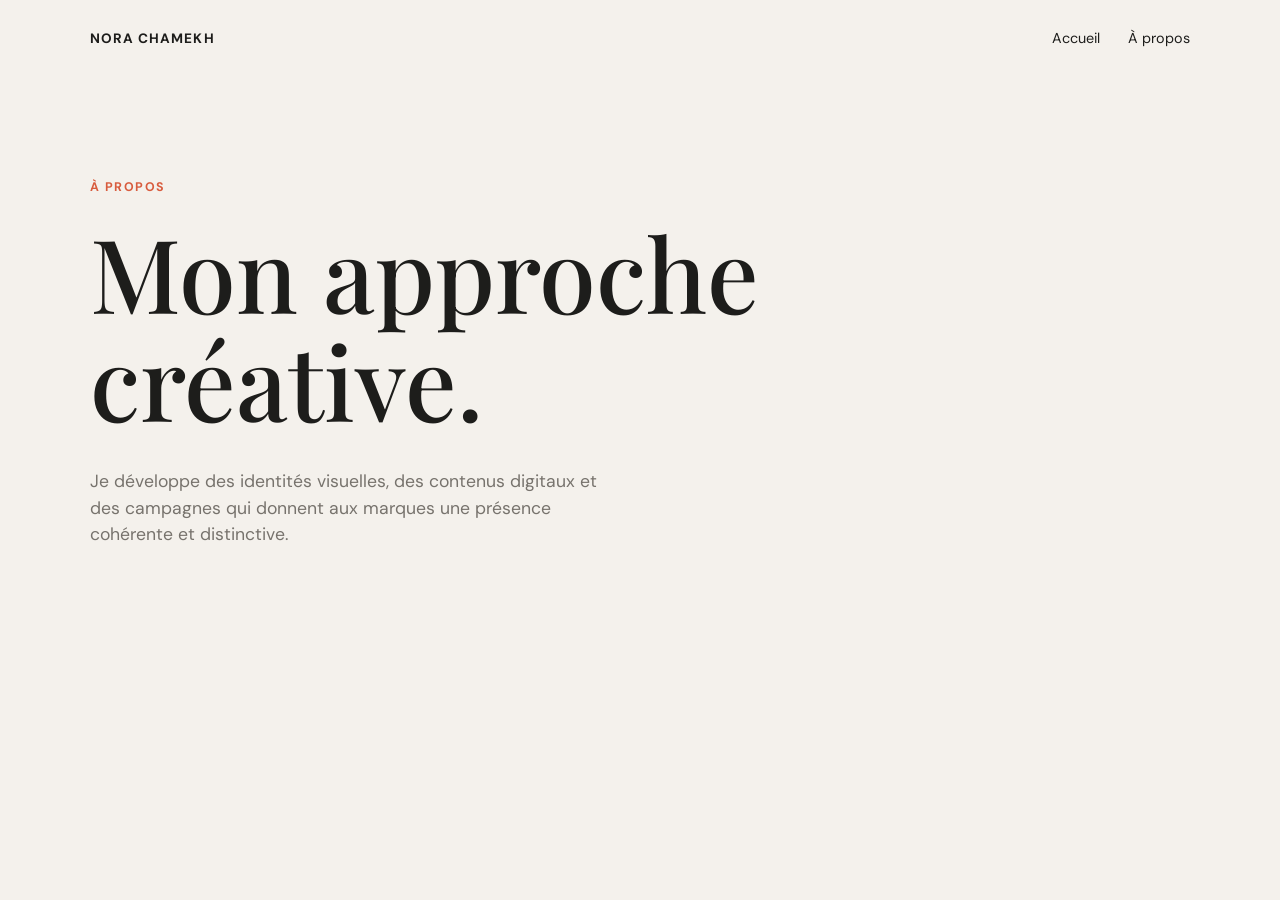
==== a-propos.html @ b2be3339 "Create a-propos.html" ====
<!DOCTYPE html>
<html lang="fr">
<head>
  <meta charset="UTF-8">
  <meta name="viewport" content="width=device-width, initial-scale=1.0">
  <title>À propos — Nora Chamekh</title>
  <link rel="stylesheet" href="style.css">
</head>

<body>
  <header class="header">
    <a href="index.html" class="logo">NORA CHAMEKH</a>

    <nav class="navigation">
      <a href="index.html">Accueil</a>
      <a href="a-propos.html">À propos</a>
    </nav>
  </header>

  <main class="section">
    <p class="sur-titre">À propos</p>
    <h1>Mon approche créative.</h1>
    <p class="introduction">
      Je développe des identités visuelles, des contenus digitaux et des
      campagnes qui donnent aux marques une présence cohérente et distinctive.
    </p>
  </main>
</body>
</html>
---- style.css ----
@import url('https://fonts.googleapis.com/css2?family=DM+Sans:wght@400;500;700&family=Playfair+Display:wght@500;600&display=swap');

:root {
  --fond: #f4f1ec;
  --texte: #1d1d1b;
  --accent: #d85c3e;
  --gris: #77736d;
  --blanc: #ffffff;
  --espace: 7vw;
}

* {
  box-sizing: border-box;
  margin: 0;
  padding: 0;
}

html {
  scroll-behavior: smooth;
}

body {
  background: var(--fond);
  color: var(--texte);
  font-family: 'DM Sans', sans-serif;
  line-height: 1.5;
}

.header {
  align-items: center;
  display: flex;
  justify-content: space-between;
  padding: 28px var(--espace);
}

.logo {
  color: var(--texte);
  font-size: 0.85rem;
  font-weight: 700;
  letter-spacing: 0.08em;
  text-decoration: none;
}

.navigation {
  display: flex;
  gap: 28px;
}

.navigation a {
  color: var(--texte);
  font-size: 0.9rem;
  text-decoration: none;
}

.navigation a:hover {
  color: var(--accent);
}

.hero {
  min-height: 80vh;
  padding: 15vh var(--espace);
}

.sur-titre {
  color: var(--accent);
  font-size: 0.78rem;
  font-weight: 700;
  letter-spacing: 0.12em;
  margin-bottom: 22px;
  text-transform: uppercase;
}

h1,
h2 {
  font-family: 'Playfair Display', serif;
  font-weight: 500;
  line-height: 1.05;
}

h1 {
  font-size: clamp(3rem, 8vw, 8rem);
  max-width: 950px;
}

h2 {
  font-size: clamp(2.5rem, 5vw, 5rem);
  margin-bottom: 45px;
}

.introduction {
  color: var(--gris);
  font-size: 1.1rem;
  margin: 35px 0;
  max-width: 530px;
}

.bouton {
  background: var(--texte);
  color: var(--blanc);
  display: inline-block;
  font-size: 0.9rem;
  padding: 15px 22px;
  text-decoration: none;
  transition: 0.3s ease;
}

.bouton:hover {
  background: var(--accent);
  transform: translateY(-3px);
}

.section {
  padding: 100px var(--espace);
}

.projets {
  display: grid;
  gap: 35px;
  grid-template-columns: repeat(3, 1fr);
}

.projet img {
  aspect-ratio: 4 / 5;
  display: block;
  object-fit: cover;
  width: 100%;
}

.projet h3 {
  font-size: 1.1rem;
  margin-top: 18px;
}

.projet p {
  color: var(--gris);
  font-size: 0.9rem;
}

.apropos {
  background: var(--texte);
  color: var(--blanc);
}

.apropos p:last-child {
  font-size: 1.25rem;
  max-width: 650px;
}

.contact {
  min-height: 55vh;
}

footer {
  border-top: 1px solid #d7d1c8;
  color: var(--gris);
  font-size: 0.8rem;
  padding: 25px var(--espace);
}

@media (max-width: 700px) {
  .header {
    align-items: flex-start;
    flex-direction: column;
    gap: 20px;
  }

  .navigation {
    gap: 15px;
  }

  .hero {
    min-height: 70vh;
    padding-top: 10vh;
  }

  .projets {
    grid-template-columns: 1fr;
  }

  .section {
    padding-bottom: 70px;
    padding-top: 70px;
  }
}
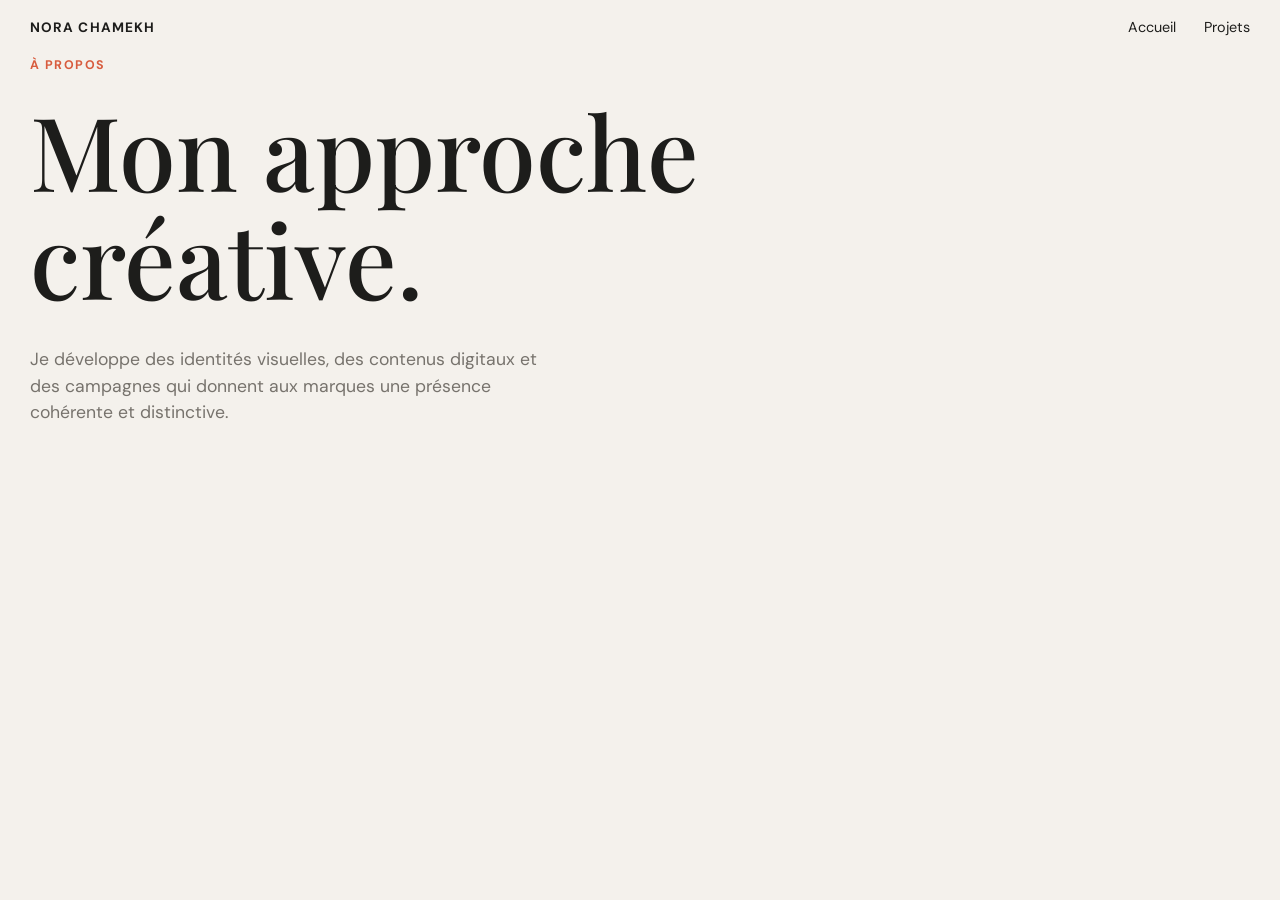
==== commit 2f511443: "Fix navigation links in a-propos.html" ====
--- a/a-propos.html
+++ b/a-propos.html
@@ -13,7 +13,7 @@
 
     <nav class="navigation">
       <a href="index.html">Accueil</a>
-      <a href="a-propos.html">À propos</a>
+     <a href="projets.html">Projets</a>
     </nav>
   </header>
 
--- a/style.css
+++ b/style.css
@@ -6,7 +6,7 @@
   --accent: #d85c3e;
   --gris: #77736d;
   --blanc: #ffffff;
-  --espace: 7vw;
+  --espace: 30px;
 }
 
 * {
@@ -26,11 +26,38 @@
   line-height: 1.5;
 }
 
+main { 
+  padding-left: 3vw;
+}
+
+/* En-tête général */
 .header {
   align-items: center;
   display: flex;
   justify-content: space-between;
-  padding: 28px var(--espace);
+  padding: 17px var(--espace);
+  position: relative;
+}
+
+/* Bouton burger caché sur ordinateur */
+.menu-burger {
+  background: transparent;
+  border: 0;
+  cursor: pointer;
+  display: none;
+  height: 36px;
+  padding: 4px;
+  width: 36px;
+  z-index: 20;
+}
+
+.menu-burger span {
+  background: var(--texte);
+  display: block;
+  height: 2px;
+  margin: 5px 0;
+  transition: 0.3s ease;
+  width: 28px;
 }
 
 .logo {
@@ -41,6 +68,7 @@
   text-decoration: none;
 }
 
+/* Navigation sur ordinateur */
 .navigation {
   display: flex;
   gap: 28px;
@@ -58,7 +86,7 @@
 
 .hero {
   min-height: 80vh;
-  padding: 15vh var(--espace);
+  padding: 7vh var(--espace);
 }
 
 .sur-titre {
@@ -111,6 +139,7 @@
 
 .section {
   padding: 100px var(--espace);
+  padding-top: inherit;
 }
 
 .projets {
@@ -146,6 +175,7 @@
   max-width: 650px;
 }
 
+
 .contact {
   min-height: 55vh;
 }
@@ -157,17 +187,52 @@
   padding: 25px var(--espace);
 }
 
+/* Version mobile */
 @media (max-width: 700px) {
   .header {
-    align-items: flex-start;
+    align-items: center;
+    flex-direction: row;
+    justify-content: space-between;
+  }
+  
+  .menu-burger {
+    display: block;
+  }
+
+  .navigation {
+    background: var(--fond);
+    display: none;
     flex-direction: column;
-    gap: 20px;
-  }
-
-  .navigation {
-    gap: 15px;
-  }
-
+    gap: 0;
+    left: 0;
+    padding: 20px var(--espace);
+    position: absolute;
+    right: 0;
+    top: 82px;
+    z-index: 10;
+  }
+
+ .navigation.menu-ouvert {
+    display: flex;
+  }
+
+  .navigation a {
+    border-bottom: 1px solid #d7d1c8;
+    padding: 15px 0;
+  }
+
+  .menu-burger.menu-ouvert span:nth-child(1) {
+    transform: translateY(7px) rotate(45deg);
+  }
+
+  .menu-burger.menu-ouvert span:nth-child(2) {
+    opacity: 0;
+  }
+
+  .menu-burger.menu-ouvert span:nth-child(3) {
+    transform: translateY(-7px) rotate(-45deg);
+  }
+  
   .hero {
     min-height: 70vh;
     padding-top: 10vh;
